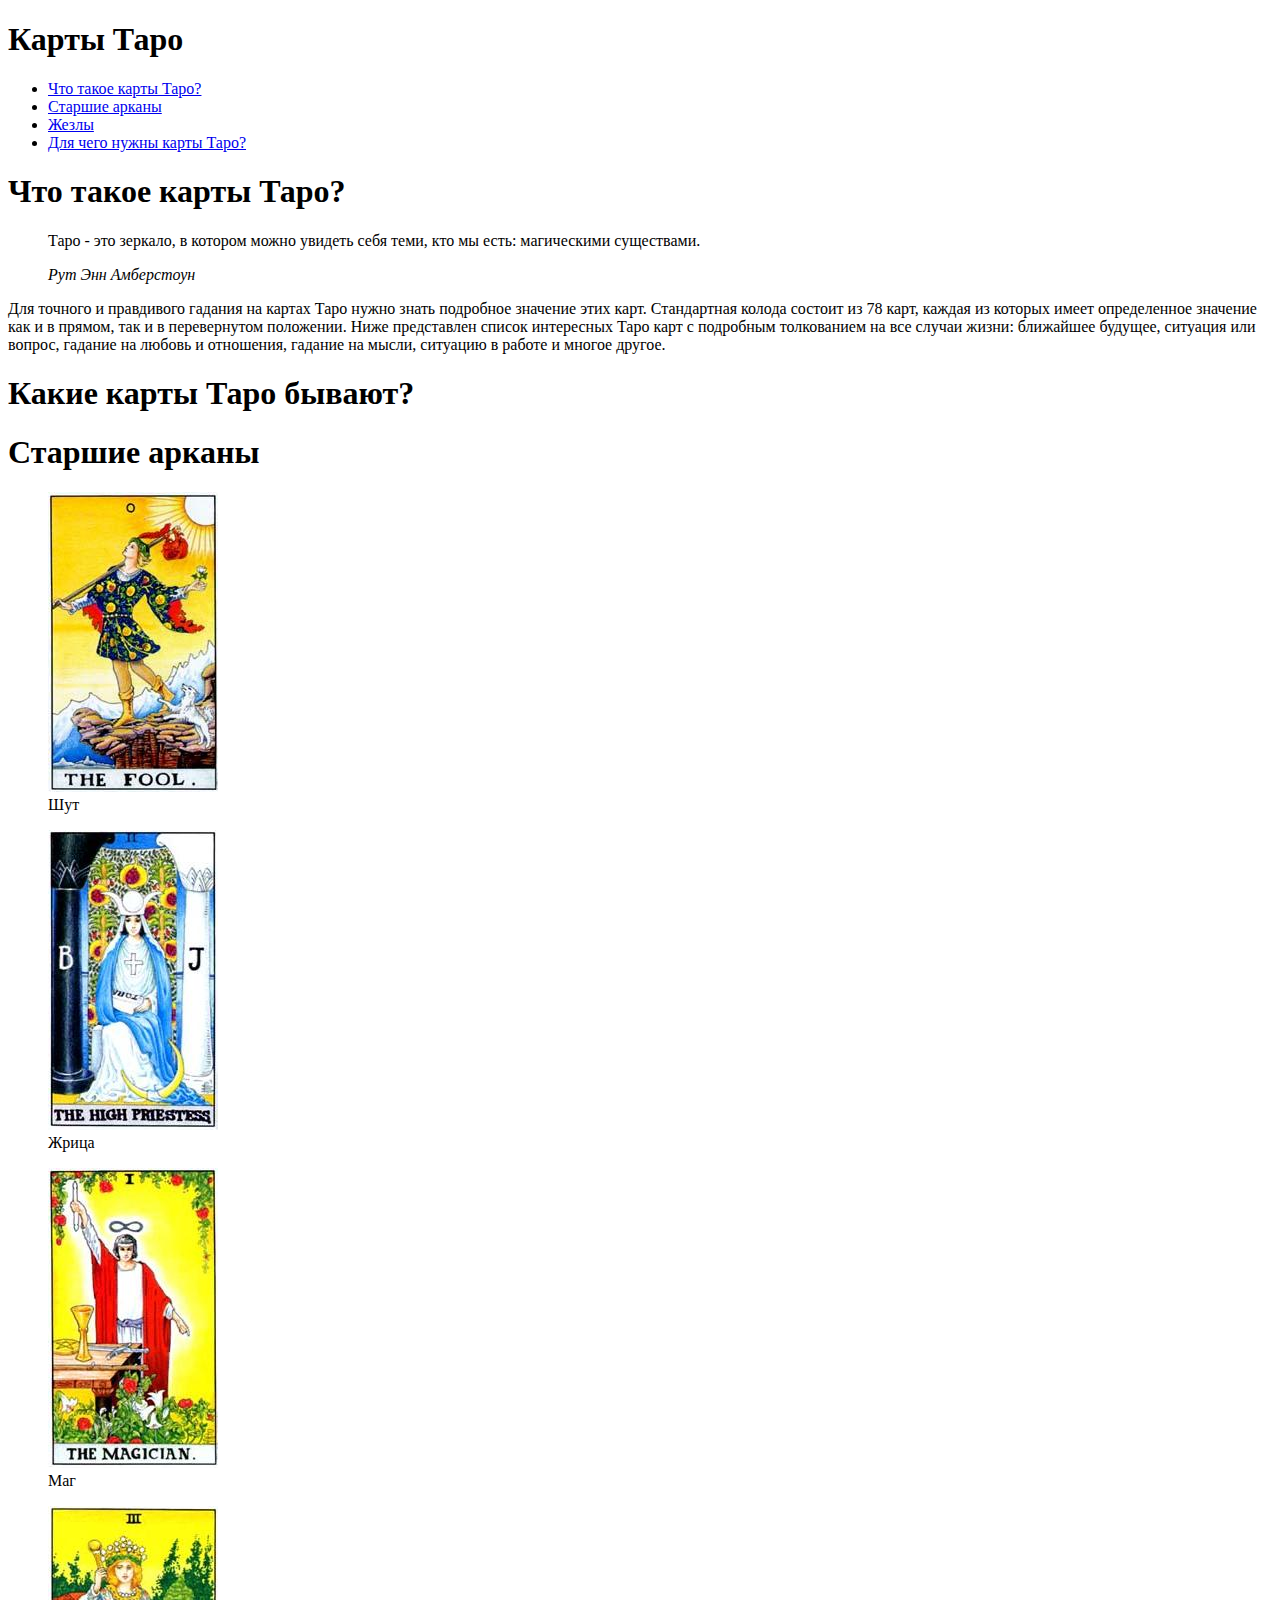
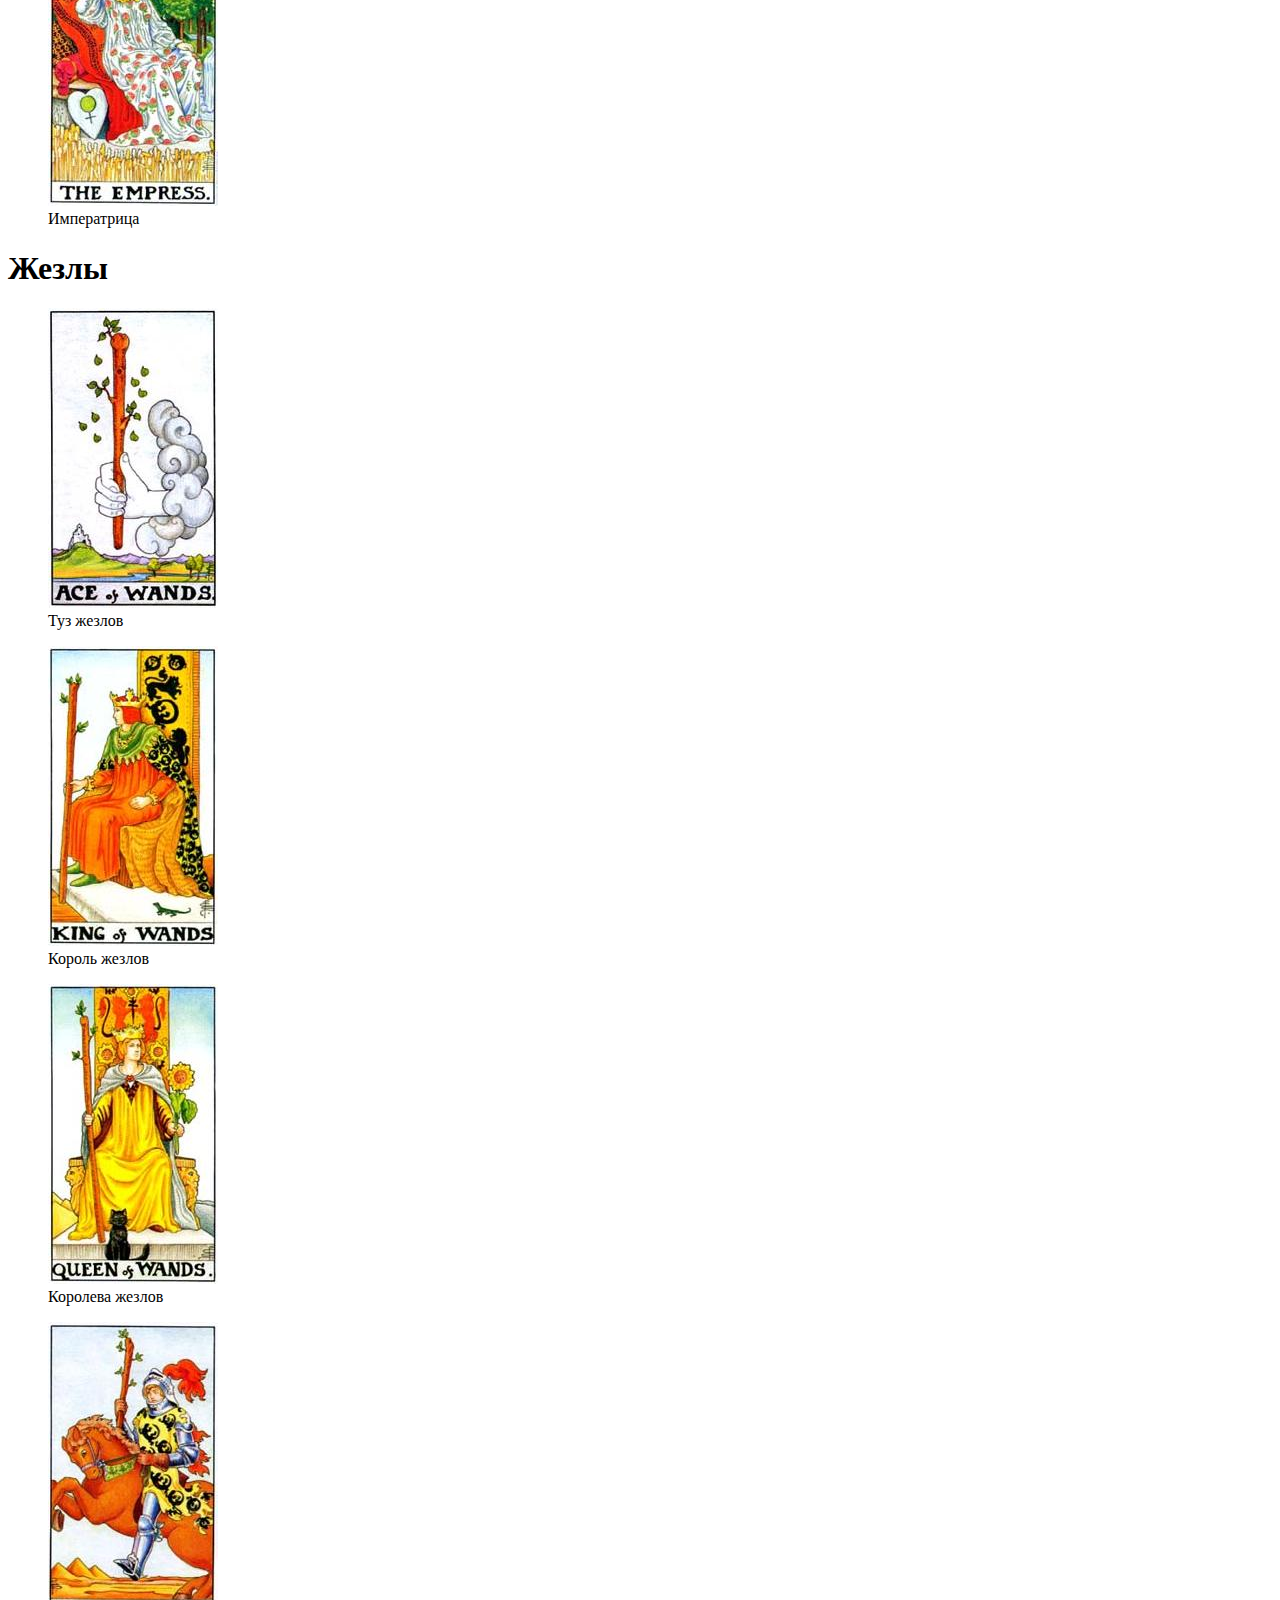
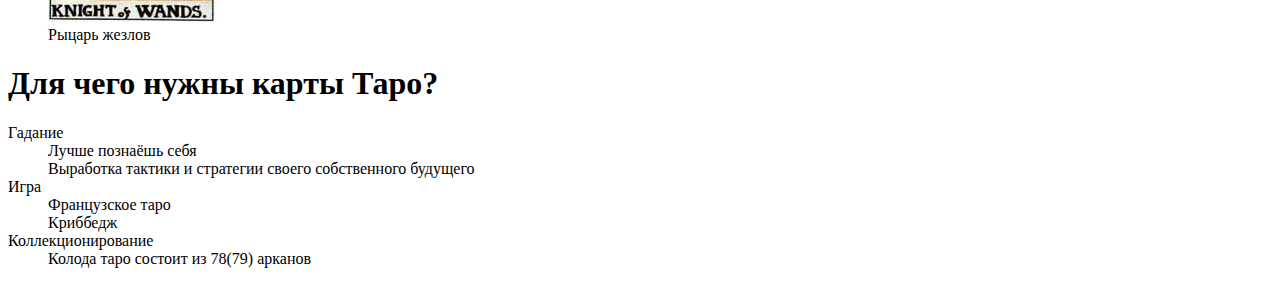
==== lab_1.html @ 2c1630b0 "Add files via upload" ====
<!DOCTYPE html>
<html lang="ru">
<head>
  <meta charset="UTF-8">
  <title>Карты таро</title>
  <link href="style.css" rel="stylesheet">
  <meta name="keywords" content="Карты таро, Гадание, Предскажи со=вою судьбу">
</head>
<body>

<header>
<h1>Карты Таро</h1>
</header>
 <nav>
   <ul class="menu">
     <li><a href="#article">Что такое карты Таро?</a></li>
     <li><a href="#section">Старшие арканы</a></li>
     <li><a href="#aside">Жезлы</a></li>
     <li><a href="#footer">Для чего нужны карты Таро?</a></li>
   </ul>
 </nav>
<main>
  <article id="article">
    <h1>Что такое карты Таро?</h1>
    <blockquote>
      <p>Таро - это зеркало, в котором можно увидеть себя теми, кто мы есть: магическими существами.</p>
      <cite>Рут Энн Амберстоун</cite>
    </blockquote>
    <p>Для точного и правдивого гадания на картах Таро нужно знать подробное значение этих карт.
    Стандартная колода состоит из 78 карт,
    каждая из которых имеет определенное значение как и в прямом,
    так и в перевернутом положении.
    Ниже представлен список интересных Таро карт с подробным толкованием на все случаи жизни:
    ближайшее будущее, ситуация или вопрос, гадание на любовь и отношения,
    гадание на мысли, ситуацию в работе и многое другое.</p>
  </article>
  <h1>Какие карты Таро бывают?</h1>
  <section id="section">
    <h1>Старшие арканы</h1>
    <figure>
      <img src="images/fool.jpg" width="170" height="300" alt="">
      <figcaption>Шут</figcaption>
    </figure>
    <figure>
    <img src="images/the high priestess.jpg" width="170" height="300" alt="">
    <figcaption>Жрица</figcaption>
    </figure>
    <figure>
      <img src="images/the magician.jpg" width="170" height="300" alt="">
      <figcaption>Маг</figcaption>
    </figure>
    <figure>
      <img src="images/the empress.jpg" width="170" height="300" alt="">
      <figcaption>Императрица</figcaption>
    </figure>
  </section>
  <aside id="aside">
    <h1>Жезлы</h1>
    <figure>
      <img src="images/tuz-zhezlov.jpg" width="170" height="300" alt="">
      <figcaption>Туз жезлов</figcaption>
    </figure>
    <figure>
      <img src="images/korol-zhezlov.jpg" width="170" height="300" alt="">
      <figcaption>Король жезлов</figcaption>
    </figure>
    <figure>
      <img src="images/koroleva-zhezlov.jpg" width="170" height="300" alt="">
      <figcaption>Королева жезлов</figcaption>
    </figure>
    <figure>
      <img src="images/rycar-zhezlov.jpg" width="170" height="300" alt="">
      <figcaption>Рыцарь жезлов</figcaption>
    </figure>
  </aside>
</main>

<footer id="footer">
  <h1>Для чего нужны карты Таро?</h1>
  <dl>
    <dt>Гадание</dt>
    <dd>Лучше познаёшь себя</dd>
    <dd>Выработка тактики и стратегии своего собственного будущего</dd>
    <dt>Игра</dt>
    <dd>Французское таро</dd>
    <dd>Криббедж</dd>
    <dt>Коллекционирование</dt>
    <dd>Колода таро состоит из 78(79) арканов</dd>

  </dl>
</footer>

</body>
</html>
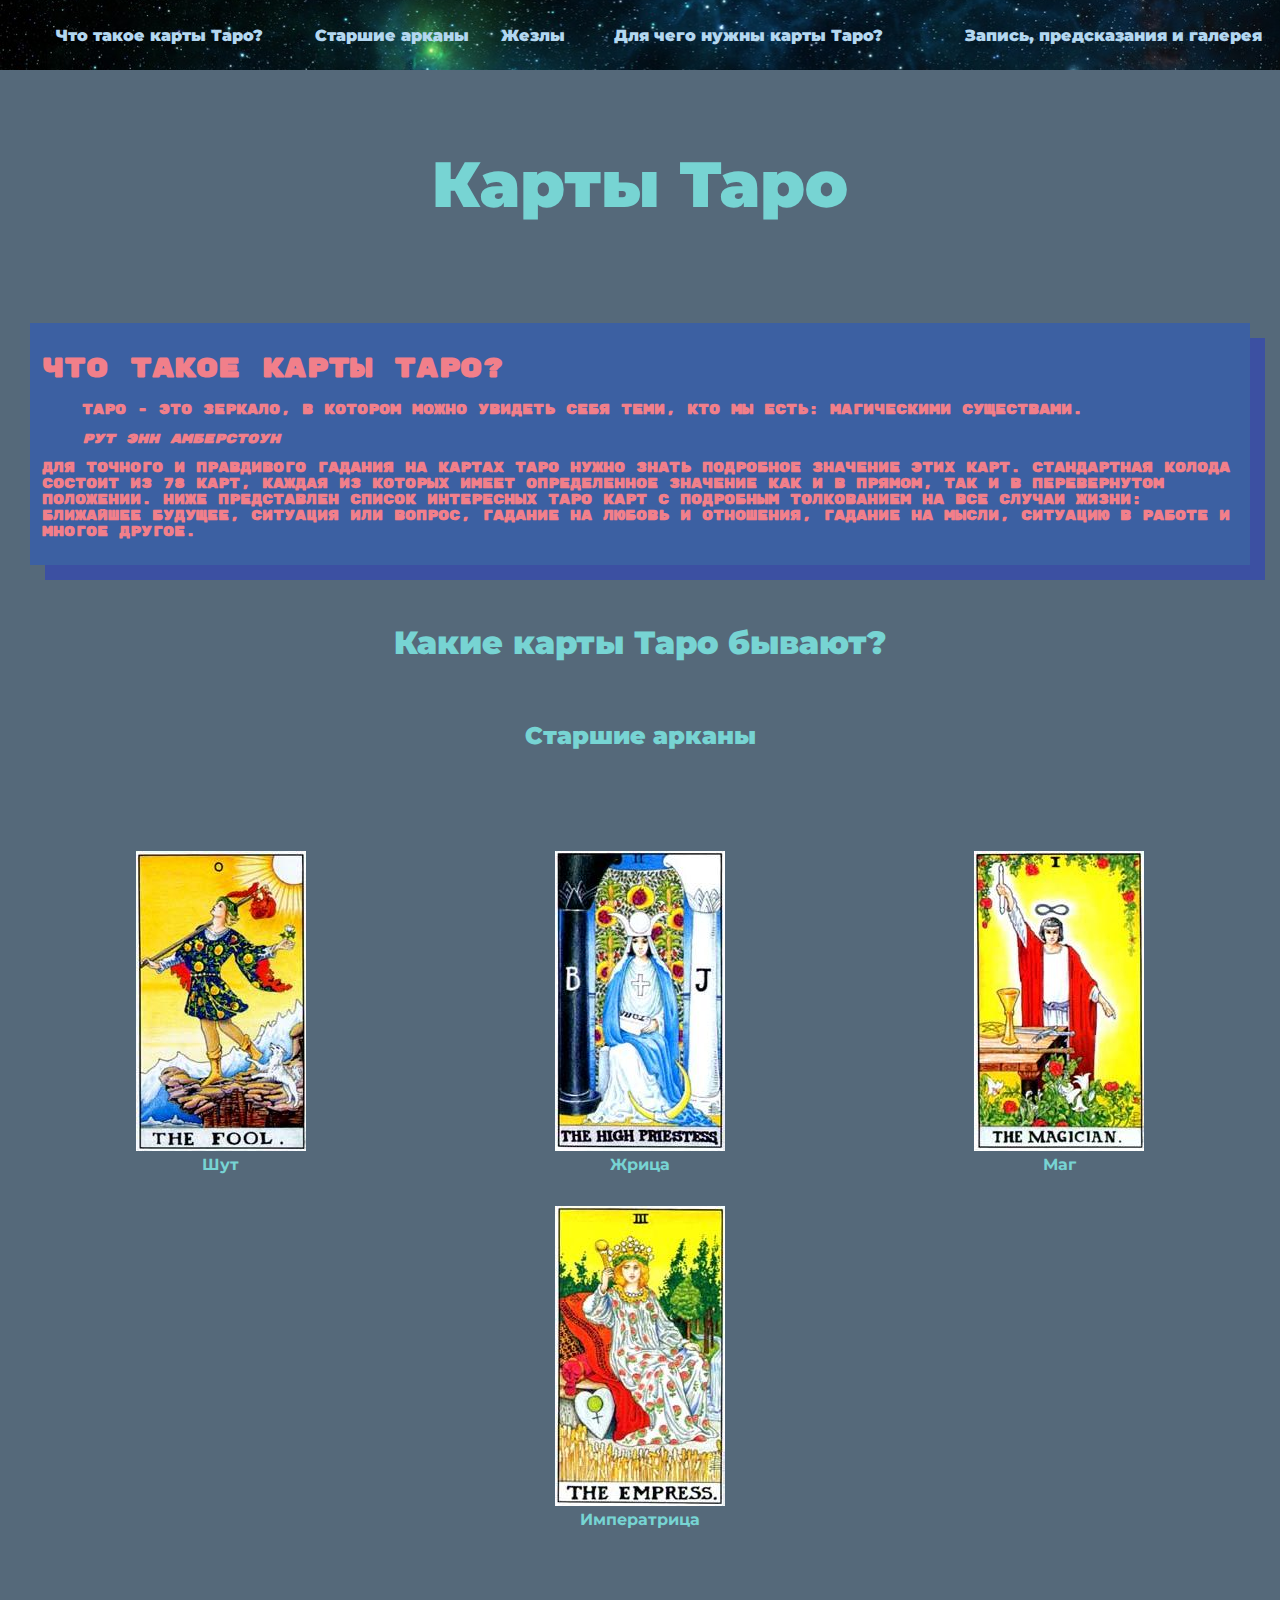
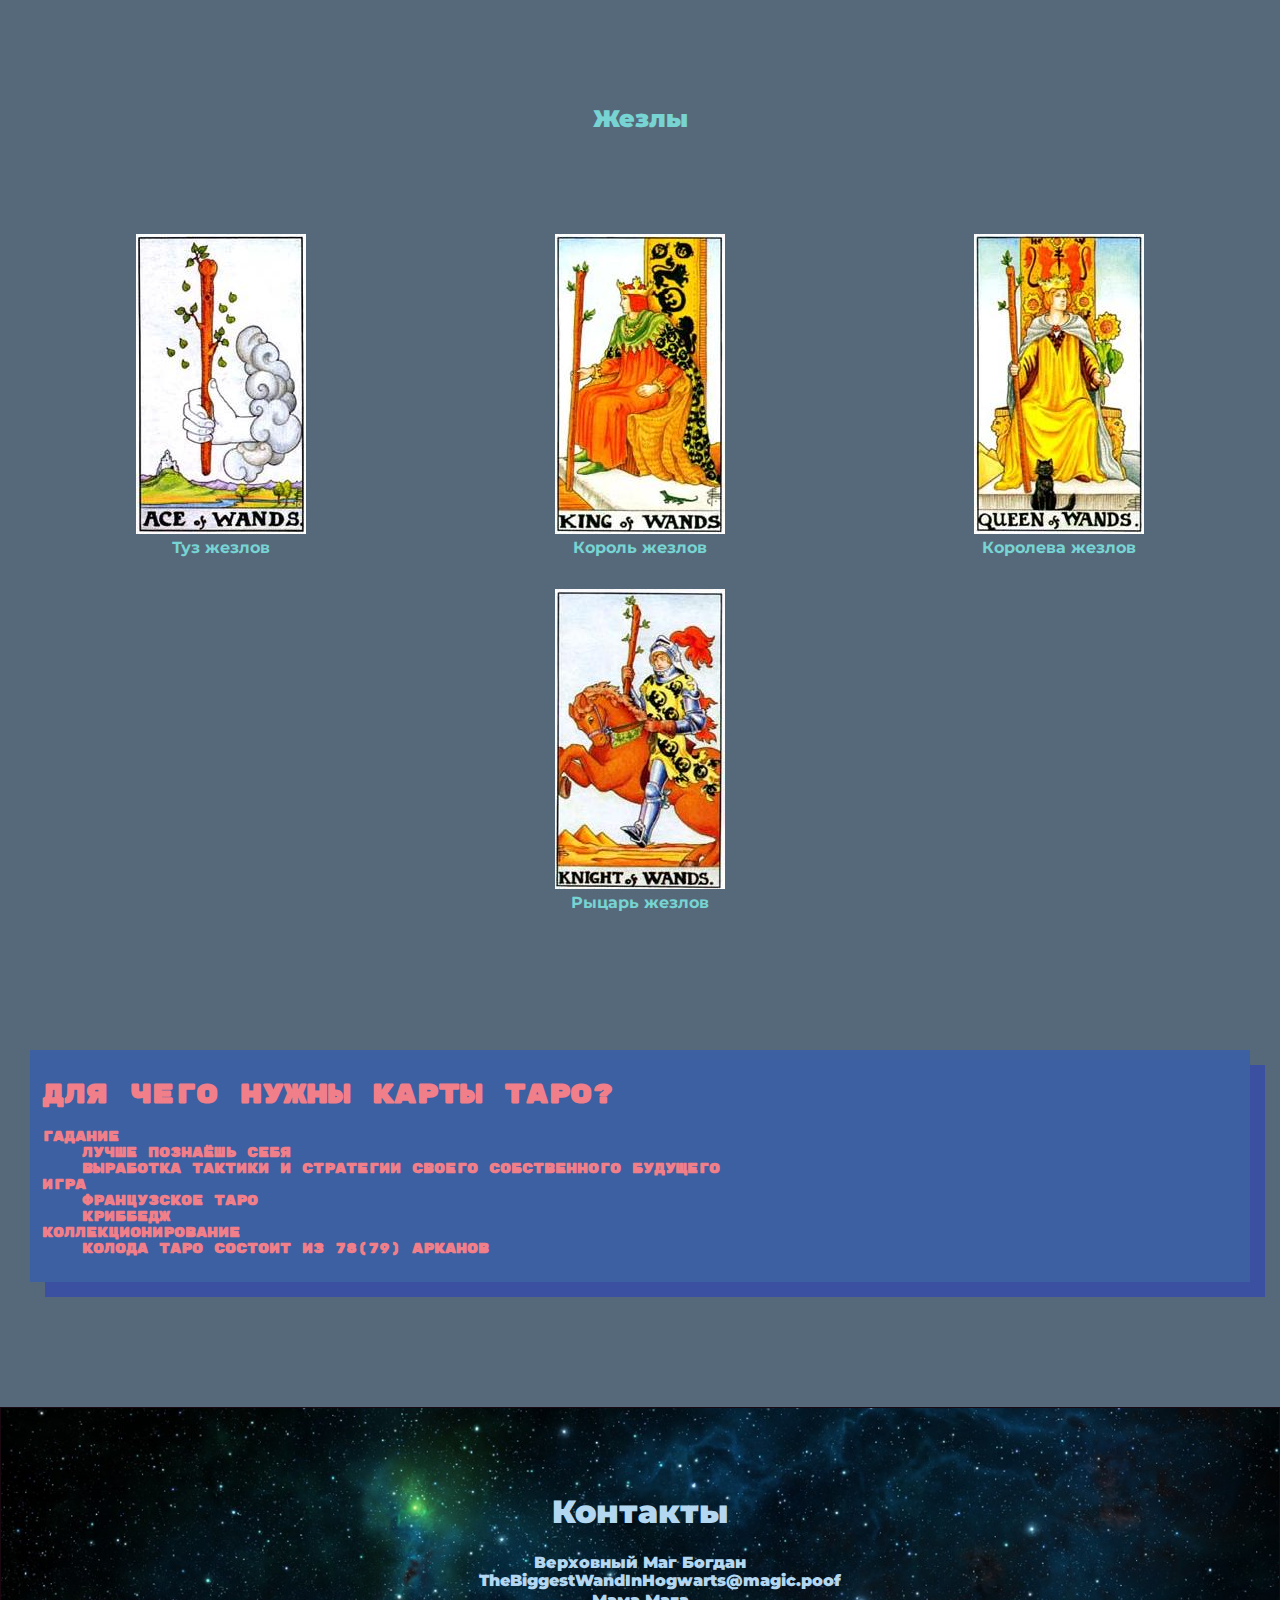
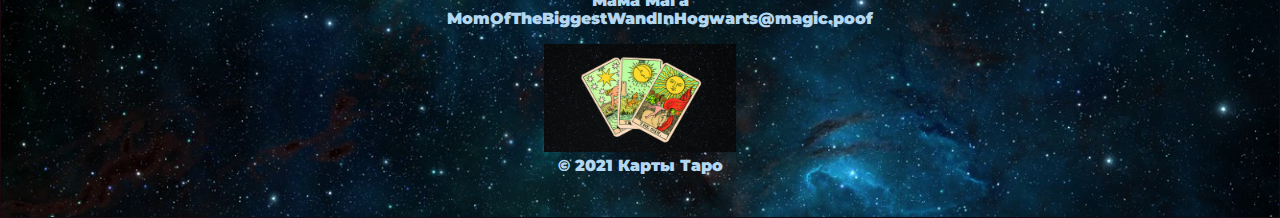
==== commit ac623c13: "lab 5-7" ====
--- a/lab_1.html
+++ b/lab_1.html
@@ -3,24 +3,27 @@
 <head>
   <meta charset="UTF-8">
   <title>Карты таро</title>
-  <link href="style.css" rel="stylesheet">
+  <link href="css/style_css.css" rel="stylesheet">
   <meta name="keywords" content="Карты таро, Гадание, Предскажи со=вою судьбу">
+  <link rel="preconnect" href="https://fonts.googleapis.com">
+  <link rel="preconnect" href="https://fonts.gstatic.com" crossorigin>
+  <link href="https://fonts.googleapis.com/css2?family=Montserrat:wght@700;900&family=Rubik+Mono+One&display=swap" rel="stylesheet">
 </head>
-<body>
-
-<header>
-<h1>Карты Таро</h1>
+<body class = "b-page_body">
+<nav>
+  <ul class="b-page_menu">
+    <li class="b-page_menu_button"><a href="#article" class="b-page_menu_link">Что такое карты Таро?</a></li>
+    <li class="b-page_menu_button"><a href="#section" class="b-page_menu_link">Старшие арканы</a></li>
+    <li class="b-page_menu_button"><a href="#second_section" class="b-page_menu_link">Жезлы</a></li>
+    <li class="b-page_menu_button"><a href="#div" class="b-page_menu_link">Для чего нужны карты Таро?</a></li>
+    <li class="b-page_menu_button"><a href="Second_Page.html" class="b-page_menu_link">Запись, предсказания и галерея</a></li>
+  </ul>
+</nav>
+<header class = "b-page_header">
+<h1 id="article" class = "b-page_section_header">Карты Таро</h1>
 </header>
- <nav>
-   <ul class="menu">
-     <li><a href="#article">Что такое карты Таро?</a></li>
-     <li><a href="#section">Старшие арканы</a></li>
-     <li><a href="#aside">Жезлы</a></li>
-     <li><a href="#footer">Для чего нужны карты Таро?</a></li>
-   </ul>
- </nav>
-<main>
-  <article id="article">
+<main class = "b-page_main">
+  <article class = "b-page_article">
     <h1>Что такое карты Таро?</h1>
     <blockquote>
       <p>Таро - это зеркало, в котором можно увидеть себя теми, кто мы есть: магическими существами.</p>
@@ -34,9 +37,9 @@
     ближайшее будущее, ситуация или вопрос, гадание на любовь и отношения,
     гадание на мысли, ситуацию в работе и многое другое.</p>
   </article>
-  <h1>Какие карты Таро бывают?</h1>
-  <section id="section">
-    <h1>Старшие арканы</h1>
+  <h1 class = "b-page_section_header">Какие карты Таро бывают?</h1>
+  <h2 id="section" class = "b-page_section_header">Старшие арканы</h2>
+  <section class = "b-page_section">
     <figure>
       <img src="images/fool.jpg" width="170" height="300" alt="">
       <figcaption>Шут</figcaption>
@@ -54,8 +57,8 @@
       <figcaption>Императрица</figcaption>
     </figure>
   </section>
-  <aside id="aside">
-    <h1>Жезлы</h1>
+  <h2 id="second_section" class = "b-page_section_header">Жезлы</h2>
+  <section class = "b-page_section">
     <figure>
       <img src="images/tuz-zhezlov.jpg" width="170" height="300" alt="">
       <figcaption>Туз жезлов</figcaption>
@@ -72,23 +75,36 @@
       <img src="images/rycar-zhezlov.jpg" width="170" height="300" alt="">
       <figcaption>Рыцарь жезлов</figcaption>
     </figure>
-  </aside>
+  </section>
+  <div id="div" class = "b-page_article">
+    <h1>Для чего нужны карты Таро?</h1>
+    <dl>
+      <dt><strong>Гадание</strong></dt>
+      <dd>Лучше познаёшь себя</dd>
+      <dd>Выработка тактики и стратегии своего собственного будущего</dd>
+      <dt><strong>Игра</strong></dt>
+      <dd>Французское таро</dd>
+      <dd>Криббедж</dd>
+      <dt><strong>Коллекционирование</strong></dt>
+      <dd>Колода таро состоит из 78(79) арканов</dd>
+
+    </dl>
+  </div>
 </main>
 
-<footer id="footer">
-  <h1>Для чего нужны карты Таро?</h1>
-  <dl>
-    <dt>Гадание</dt>
-    <dd>Лучше познаёшь себя</dd>
-    <dd>Выработка тактики и стратегии своего собственного будущего</dd>
-    <dt>Игра</dt>
-    <dd>Французское таро</dd>
-    <dd>Криббедж</dd>
-    <dt>Коллекционирование</dt>
-    <dd>Колода таро состоит из 78(79) арканов</dd>
 
-  </dl>
+<footer class = "b-page_footer">
+  <h1 class = "b-page_section_header">Контакты</h1>
+  <dt><strong class = "b-page_section_header">Верховный Маг Богдан</strong></dt>
+  <dd>TheBiggestWandInHogwarts@magic.poof</dd>
+  <dt><strong class = "b-page_section_header">Мама Мага</strong></dt>
+  <dd>MomOfTheBiggestWandInHogwarts@magic.poof</dd>
+  <figure>
+    <img src="images/footer_logo.jpg" width="192" height="108">
+    <figcaption>© 2021 Карты Таро</figcaption>
+  </figure>
 </footer>
+
 
 </body>
 </html>
--- a/css/style_css.css
+++ b/css/style_css.css
@@ -0,0 +1,81 @@
+.b-page_body{
+  font-size: medium;
+  line-height: normal;
+  font-family: 'Montserrat', sans-serif;
+  font-weight: 900;
+  text-align: center;
+  width:100%;
+  margin:0;
+  min-width: 778px;
+  background: #55697A;
+  color: #77D4D3;
+}
+.b-page_header{
+  padding-top: 5%;
+  font-size: xx-large;
+}
+
+.b-page_menu{
+  display:table;
+  table-layout: auto;
+  position: fixed;
+  width: 100%;
+  text-align: center;
+  padding: 2%;
+  margin:0;
+  background: url(../images/background_footer.png) no-repeat 100% 15%;
+  background-size: 100%;
+}
+.b-page_menu_link{
+  color: #b3d7f0;
+  text-decoration:none;
+}
+.b-page_menu_button{
+  display: table-cell;
+  text-align: center;
+}
+.b-page_main{
+  margin: 100px 30px 125px;
+  background: #55697A;
+  color: #77D4D3;
+}
+
+.b-page_article{
+  padding: 1%;
+  font-family: 'Rubik Mono One', sans-serif;
+  font-size: small;
+  text-align: left;
+  background: #3C60A2;
+  color: #f17f8a;
+  box-shadow: 15px 15px #3C50A2, 15px 15px #3C60A2;
+}
+.b-page_section{
+  width: 100%;
+  font-weight: 700;
+  display: flex;
+  flex-wrap: wrap;
+  justify-content: space-evenly;
+  align-items: center;
+  align-content: center;
+  gap: 8.5%;
+  margin: 7% auto 10%;
+}
+.b-page_section_header{
+  text-align: center;
+  font-weight: 900;
+  padding-top: 3%;
+}
+
+.b-page_footer{
+  text-align: center;
+  padding: 2%;
+  background: url(../images/background_footer.png) no-repeat 100% 15%;
+  background-size: 100%;
+  color: #b3d7f0;
+  border: 1px solid #19080F;
+}
+.b-page_footer_logo{
+  text-align: center;
+  padding: 1%;
+  background: #19080F;
+}
